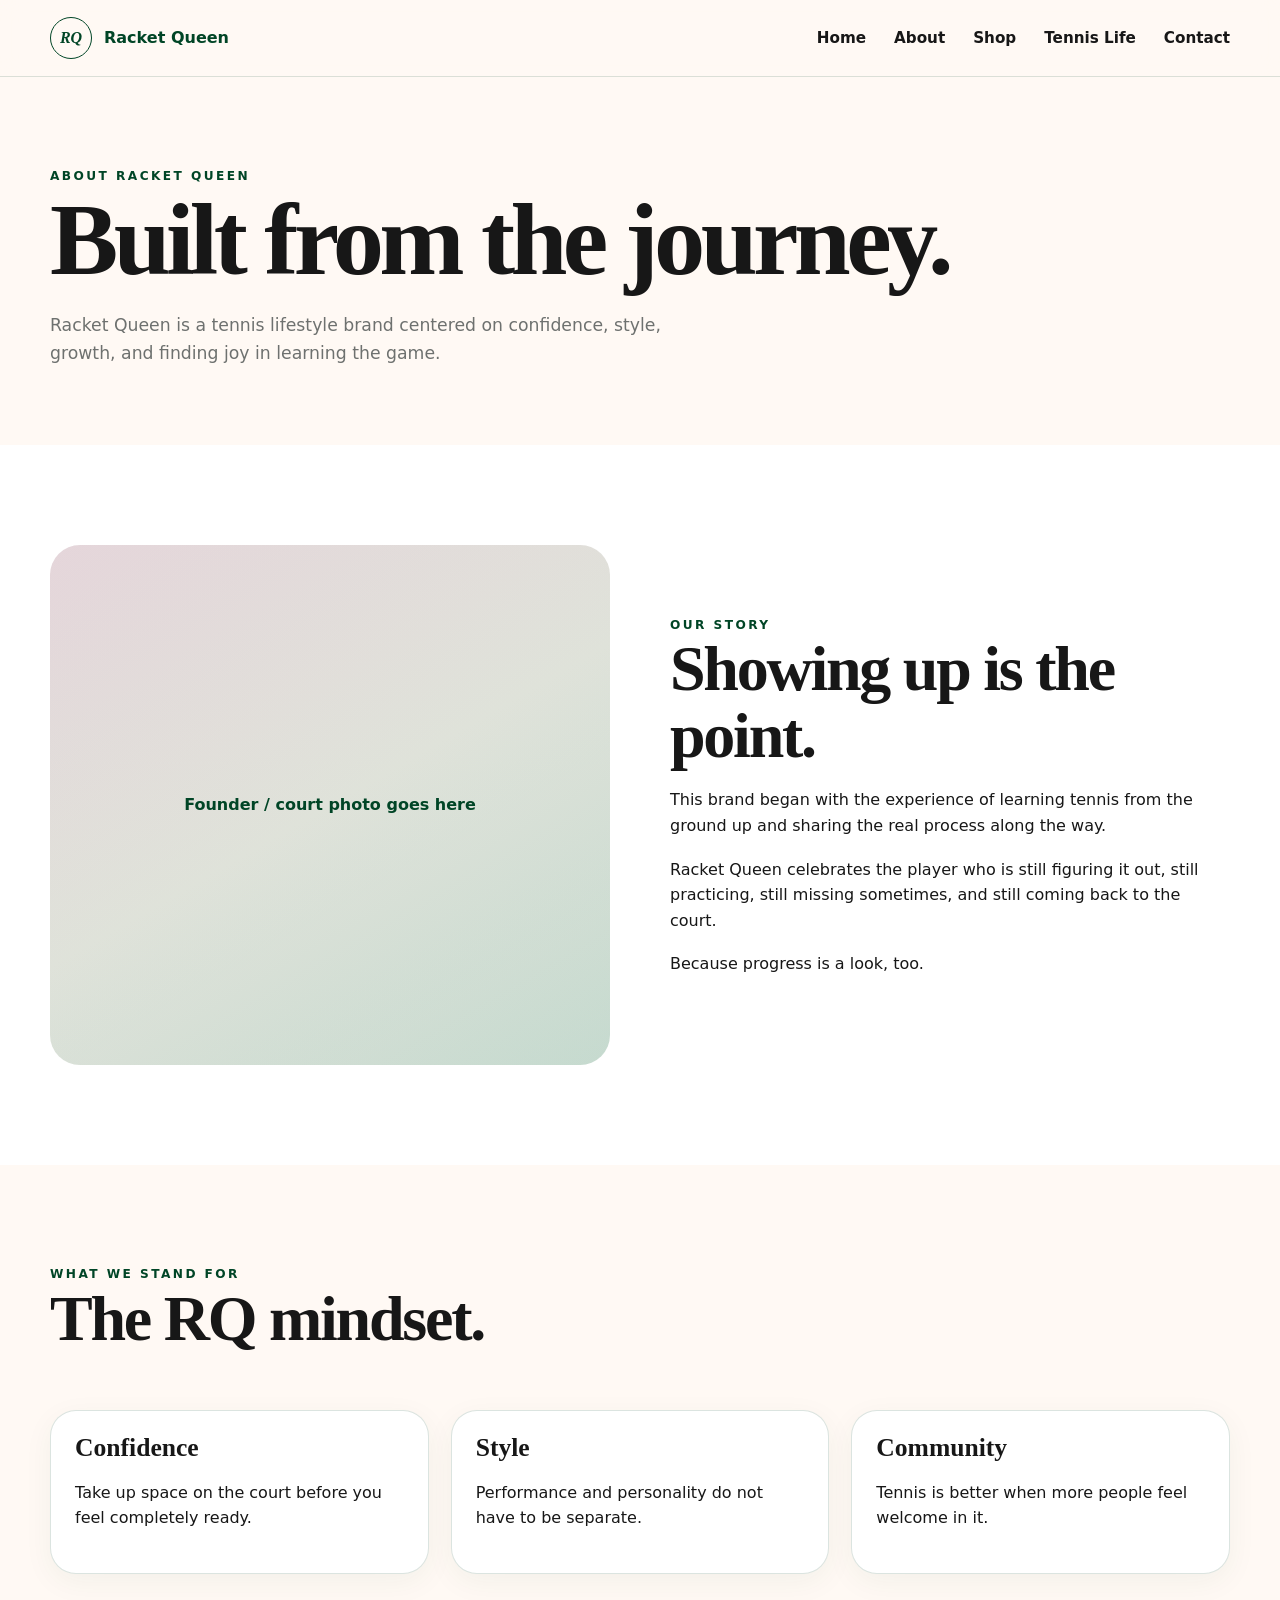
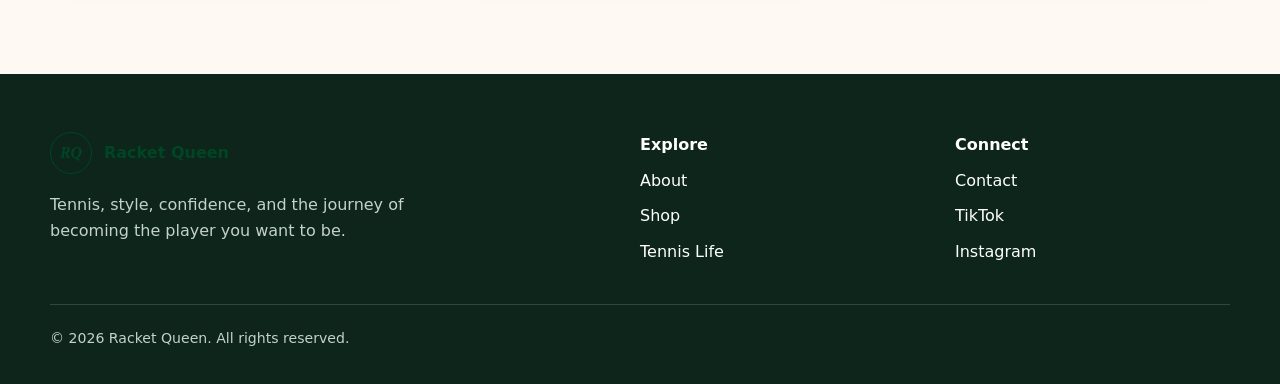
==== about.html @ 81d0c9bc "Add files via upload" ====
<!doctype html><html lang="en"><head>
<meta charset="utf-8"><meta name="viewport" content="width=device-width,initial-scale=1">
<title>About | Racket Queen</title><meta name="description" content="The story behind Racket Queen.">
<link rel="stylesheet" href="styles.css"></head><body>
<header>
  <div class="container nav">
    <a class="brand" href="index.html"><span class="monogram">RQ</span><span>Racket Queen</span></a>
    <nav class="navlinks">
      <a href="index.html">Home</a>
      <a href="about.html">About</a>
      <a href="shop.html">Shop</a>
      <a href="journal.html">Tennis Life</a>
      <a href="contact.html">Contact</a>
    </nav>
    <button class="menu-btn" aria-label="Open navigation">☰</button>
  </div>
</header>

<main>
<section class="container page-hero"><div class="eyebrow">About Racket Queen</div><h1>Built from the journey.</h1><p>Racket Queen is a tennis lifestyle brand centered on confidence, style, growth, and finding joy in learning the game.</p></section>
<section class="section soft"><div class="container split"><div class="image-placeholder">Founder / court photo goes here</div><div><div class="eyebrow">Our Story</div><h2>Showing up is the point.</h2><p>This brand began with the experience of learning tennis from the ground up and sharing the real process along the way.</p><p>Racket Queen celebrates the player who is still figuring it out, still practicing, still missing sometimes, and still coming back to the court.</p><p>Because progress is a look, too.</p></div></div></section>
<section class="section"><div class="container"><div class="section-head"><div><div class="eyebrow">What we stand for</div><h2>The RQ mindset.</h2></div></div><div class="cards"><div class="card"><h3>Confidence</h3><p>Take up space on the court before you feel completely ready.</p></div><div class="card"><h3>Style</h3><p>Performance and personality do not have to be separate.</p></div><div class="card"><h3>Community</h3><p>Tennis is better when more people feel welcome in it.</p></div></div></div></section>
</main>
<footer>
  <div class="container">
    <div class="footer-grid">
      <div>
        <div class="brand"><span class="monogram">RQ</span><span>Racket Queen</span></div>
        <p style="margin-top:18px;max-width:430px;color:#c4d2cb">Tennis, style, confidence, and the journey of becoming the player you want to be.</p>
      </div>
      <div class="footer-links">
        <strong>Explore</strong>
        <a href="about.html">About</a><a href="shop.html">Shop</a><a href="journal.html">Tennis Life</a>
      </div>
      <div class="footer-links">
        <strong>Connect</strong>
        <a href="contact.html">Contact</a>
        <a href="#">TikTok</a>
        <a href="#">Instagram</a>
      </div>
    </div>
    <div class="copyright">© <span data-year></span> Racket Queen. All rights reserved.</div>
  </div>
</footer>
<script src="script.js"></script>
</body></html>
---- styles.css ----
:root{
  --green:#004526;
  --pink:#FFC4DA;
  --cream:#FFF9F4;
  --white:#FFFFFF;
  --ink:#171717;
  --silver:#C7C9CC;
  --muted:#6E716F;
  --line:rgba(0,69,38,.14);
  --shadow:0 18px 50px rgba(0,69,38,.10);
}

*{box-sizing:border-box}
html{scroll-behavior:smooth}
body{
  margin:0;
  font-family:Inter, ui-sans-serif, system-ui, -apple-system, BlinkMacSystemFont, "Segoe UI", sans-serif;
  background:var(--cream);
  color:var(--ink);
  line-height:1.6;
}
a{color:inherit;text-decoration:none}
img{max-width:100%;display:block}
.container{width:min(1180px, calc(100% - 40px));margin:auto}
.eyebrow{
  text-transform:uppercase;
  letter-spacing:.2em;
  font-size:.76rem;
  font-weight:800;
  color:var(--green);
}
h1,h2,h3{font-family:Georgia, "Times New Roman", serif;line-height:1.05;margin:0 0 18px}
h1{font-size:clamp(3.3rem, 8vw, 7rem);letter-spacing:-.045em}
h2{font-size:clamp(2.3rem, 5vw, 4.6rem);letter-spacing:-.035em}
h3{font-size:1.6rem}
p{margin:0 0 18px}
.button{
  display:inline-flex;align-items:center;justify-content:center;gap:10px;
  min-height:48px;padding:0 22px;border-radius:999px;
  border:1px solid var(--green);background:var(--green);color:white;
  font-weight:800;transition:.2s ease;
}
.button:hover{transform:translateY(-2px);box-shadow:var(--shadow)}
.button.alt{background:transparent;color:var(--green)}
.button.pink{background:var(--pink);border-color:var(--pink);color:var(--green)}
header{
  position:sticky;top:0;z-index:50;
  background:rgba(255,249,244,.92);backdrop-filter:blur(12px);
  border-bottom:1px solid var(--line);
}
.nav{
  min-height:76px;display:flex;align-items:center;justify-content:space-between;gap:24px;
}
.brand{display:flex;align-items:center;gap:12px;font-weight:900;color:var(--green)}
.monogram{
  width:42px;height:42px;border:1px solid var(--green);border-radius:50%;
  display:grid;place-items:center;font-family:Georgia,serif;font-style:italic;
}
.navlinks{display:flex;align-items:center;gap:28px;font-size:.95rem;font-weight:700}
.navlinks a:hover{color:var(--green)}
.menu-btn{display:none;border:0;background:transparent;font-size:1.4rem}
.hero{
  min-height:82vh;display:grid;grid-template-columns:1.1fr .9fr;
  align-items:center;gap:56px;padding:72px 0;
}
.hero-copy p{font-size:1.15rem;max-width:620px;color:#454845}
.hero-actions{display:flex;gap:12px;flex-wrap:wrap;margin-top:28px}
.hero-art{
  min-height:560px;border-radius:38px;position:relative;overflow:hidden;
  background:
    radial-gradient(circle at 28% 26%, rgba(255,255,255,.9) 0 12%, transparent 13%),
    linear-gradient(145deg, var(--pink) 0 42%, #fff 42% 62%, var(--green) 62% 100%);
  box-shadow:var(--shadow);
}
.hero-art:before{
  content:"RQ";position:absolute;inset:0;display:grid;place-items:center;
  font-family:Georgia,serif;font-style:italic;font-size:10rem;color:white;
  text-shadow:0 8px 24px rgba(0,0,0,.08);
}
.ball{
  position:absolute;width:88px;height:88px;border-radius:50%;
  background:#D8FF61;border:1px solid rgba(0,0,0,.08);
}
.ball.one{right:12%;top:14%}
.ball.two{left:12%;bottom:14%;width:58px;height:58px}
.section{padding:100px 0}
.section.soft{background:white}
.section.green{background:var(--green);color:white}
.section.green .eyebrow{color:var(--pink)}
.section-head{display:flex;justify-content:space-between;gap:28px;align-items:end;margin-bottom:40px}
.section-head p{max-width:520px;color:var(--muted)}
.section.green .section-head p{color:#dce7e1}
.cards{display:grid;grid-template-columns:repeat(3,1fr);gap:22px}
.card{
  background:white;border:1px solid var(--line);border-radius:26px;padding:24px;
  box-shadow:0 8px 30px rgba(0,69,38,.05);
}
.card .placeholder{
  aspect-ratio:4/3;border-radius:18px;margin-bottom:22px;
  background:linear-gradient(135deg, #f7f1ed, #ffe2ec);
  display:grid;place-items:center;color:var(--green);font-weight:800;
}
.card .price{color:var(--green);font-weight:900}
.split{display:grid;grid-template-columns:1fr 1fr;gap:60px;align-items:center}
.image-placeholder{
  min-height:520px;border-radius:30px;background:
  linear-gradient(rgba(0,69,38,.1),rgba(0,69,38,.1)),
  linear-gradient(150deg,#ffe6ef,#f8f4ee 50%,#dcebe2);
  display:grid;place-items:center;text-align:center;padding:30px;color:var(--green);font-weight:800;
}
.quote{font-family:Georgia,serif;font-size:clamp(2rem,4vw,3.5rem);line-height:1.15}
.newsletter{
  border:1px solid rgba(255,255,255,.2);border-radius:28px;padding:36px;
  display:flex;justify-content:space-between;align-items:center;gap:28px;
}
.newsletter form{display:flex;gap:10px;flex:1;max-width:520px}
input,textarea{
  width:100%;padding:15px 17px;border:1px solid var(--line);border-radius:14px;
  background:white;font:inherit;
}
textarea{min-height:150px;resize:vertical}
footer{background:#0d251b;color:white;padding:58px 0 34px}
.footer-grid{display:grid;grid-template-columns:2fr 1fr 1fr;gap:40px}
.footer-links{display:grid;gap:10px}
.copyright{margin-top:40px;padding-top:22px;border-top:1px solid rgba(255,255,255,.15);font-size:.88rem;color:#c4d2cb}
.page-hero{padding:90px 0 60px}
.page-hero p{max-width:650px;color:var(--muted);font-size:1.08rem}
.product-grid{display:grid;grid-template-columns:repeat(3,1fr);gap:24px}
.contact-grid{display:grid;grid-template-columns:.8fr 1.2fr;gap:54px}
form.stack{display:grid;gap:14px}
.tag{display:inline-flex;padding:8px 12px;border-radius:999px;background:#f6e6ed;color:var(--green);font-weight:800;font-size:.82rem}

@media(max-width:850px){
  .navlinks{display:none;position:absolute;left:20px;right:20px;top:78px;padding:22px;background:var(--cream);border:1px solid var(--line);border-radius:18px;flex-direction:column;align-items:flex-start}
  .navlinks.open{display:flex}
  .menu-btn{display:block}
  .hero,.split,.contact-grid{grid-template-columns:1fr}
  .hero{padding-top:46px}
  .hero-art{min-height:430px}
  .cards,.product-grid{grid-template-columns:1fr}
  .section-head,.newsletter{align-items:flex-start;flex-direction:column}
  .newsletter form{width:100%;max-width:none;flex-direction:column}
  .footer-grid{grid-template-columns:1fr}
}
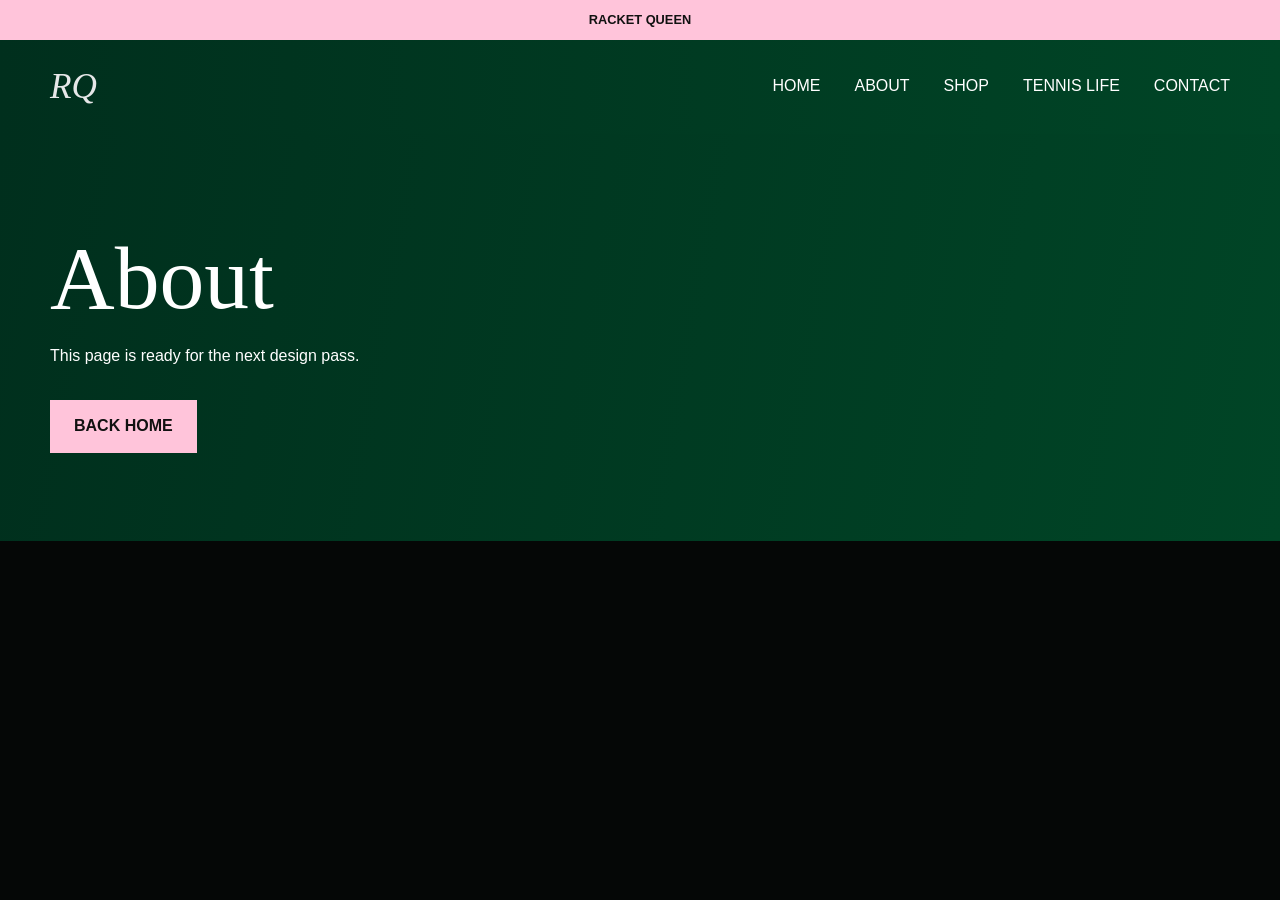
==== commit 50e6d2f8: "Add files via upload" ====
--- a/about.html
+++ b/about.html
@@ -1,46 +1 @@
-<!doctype html><html lang="en"><head>
-<meta charset="utf-8"><meta name="viewport" content="width=device-width,initial-scale=1">
-<title>About | Racket Queen</title><meta name="description" content="The story behind Racket Queen.">
-<link rel="stylesheet" href="styles.css"></head><body>
-<header>
-  <div class="container nav">
-    <a class="brand" href="index.html"><span class="monogram">RQ</span><span>Racket Queen</span></a>
-    <nav class="navlinks">
-      <a href="index.html">Home</a>
-      <a href="about.html">About</a>
-      <a href="shop.html">Shop</a>
-      <a href="journal.html">Tennis Life</a>
-      <a href="contact.html">Contact</a>
-    </nav>
-    <button class="menu-btn" aria-label="Open navigation">☰</button>
-  </div>
-</header>
-
-<main>
-<section class="container page-hero"><div class="eyebrow">About Racket Queen</div><h1>Built from the journey.</h1><p>Racket Queen is a tennis lifestyle brand centered on confidence, style, growth, and finding joy in learning the game.</p></section>
-<section class="section soft"><div class="container split"><div class="image-placeholder">Founder / court photo goes here</div><div><div class="eyebrow">Our Story</div><h2>Showing up is the point.</h2><p>This brand began with the experience of learning tennis from the ground up and sharing the real process along the way.</p><p>Racket Queen celebrates the player who is still figuring it out, still practicing, still missing sometimes, and still coming back to the court.</p><p>Because progress is a look, too.</p></div></div></section>
-<section class="section"><div class="container"><div class="section-head"><div><div class="eyebrow">What we stand for</div><h2>The RQ mindset.</h2></div></div><div class="cards"><div class="card"><h3>Confidence</h3><p>Take up space on the court before you feel completely ready.</p></div><div class="card"><h3>Style</h3><p>Performance and personality do not have to be separate.</p></div><div class="card"><h3>Community</h3><p>Tennis is better when more people feel welcome in it.</p></div></div></div></section>
-</main>
-<footer>
-  <div class="container">
-    <div class="footer-grid">
-      <div>
-        <div class="brand"><span class="monogram">RQ</span><span>Racket Queen</span></div>
-        <p style="margin-top:18px;max-width:430px;color:#c4d2cb">Tennis, style, confidence, and the journey of becoming the player you want to be.</p>
-      </div>
-      <div class="footer-links">
-        <strong>Explore</strong>
-        <a href="about.html">About</a><a href="shop.html">Shop</a><a href="journal.html">Tennis Life</a>
-      </div>
-      <div class="footer-links">
-        <strong>Connect</strong>
-        <a href="contact.html">Contact</a>
-        <a href="#">TikTok</a>
-        <a href="#">Instagram</a>
-      </div>
-    </div>
-    <div class="copyright">© <span data-year></span> Racket Queen. All rights reserved.</div>
-  </div>
-</footer>
-<script src="script.js"></script>
-</body></html>+<!doctype html><html><head><meta charset="utf-8"><meta name="viewport" content="width=device-width,initial-scale=1"><link rel="stylesheet" href="styles.css"><title>About | Racket Queen</title></head><body><div class="announcement">RACKET QUEEN</div><header><div class="container nav"><a class="brand" href="index.html">RQ</a><nav class="navlinks"><a href="index.html">HOME</a><a href="about.html">ABOUT</a><a href="shop.html">SHOP</a><a href="journal.html">TENNIS LIFE</a><a href="contact.html">CONTACT</a></nav></div></header><section class="section green"><div class="container"><h1>About</h1><p>This page is ready for the next design pass.</p><a class="btn" href="index.html">BACK HOME</a></div></section></body></html>
--- a/styles.css
+++ b/styles.css
@@ -1,144 +1,9 @@
-:root{
-  --green:#004526;
-  --pink:#FFC4DA;
-  --cream:#FFF9F4;
-  --white:#FFFFFF;
-  --ink:#171717;
-  --silver:#C7C9CC;
-  --muted:#6E716F;
-  --line:rgba(0,69,38,.14);
-  --shadow:0 18px 50px rgba(0,69,38,.10);
-}
 
-*{box-sizing:border-box}
-html{scroll-behavior:smooth}
-body{
-  margin:0;
-  font-family:Inter, ui-sans-serif, system-ui, -apple-system, BlinkMacSystemFont, "Segoe UI", sans-serif;
-  background:var(--cream);
-  color:var(--ink);
-  line-height:1.6;
-}
-a{color:inherit;text-decoration:none}
-img{max-width:100%;display:block}
-.container{width:min(1180px, calc(100% - 40px));margin:auto}
-.eyebrow{
-  text-transform:uppercase;
-  letter-spacing:.2em;
-  font-size:.76rem;
-  font-weight:800;
-  color:var(--green);
-}
-h1,h2,h3{font-family:Georgia, "Times New Roman", serif;line-height:1.05;margin:0 0 18px}
-h1{font-size:clamp(3.3rem, 8vw, 7rem);letter-spacing:-.045em}
-h2{font-size:clamp(2.3rem, 5vw, 4.6rem);letter-spacing:-.035em}
-h3{font-size:1.6rem}
-p{margin:0 0 18px}
-.button{
-  display:inline-flex;align-items:center;justify-content:center;gap:10px;
-  min-height:48px;padding:0 22px;border-radius:999px;
-  border:1px solid var(--green);background:var(--green);color:white;
-  font-weight:800;transition:.2s ease;
-}
-.button:hover{transform:translateY(-2px);box-shadow:var(--shadow)}
-.button.alt{background:transparent;color:var(--green)}
-.button.pink{background:var(--pink);border-color:var(--pink);color:var(--green)}
-header{
-  position:sticky;top:0;z-index:50;
-  background:rgba(255,249,244,.92);backdrop-filter:blur(12px);
-  border-bottom:1px solid var(--line);
-}
-.nav{
-  min-height:76px;display:flex;align-items:center;justify-content:space-between;gap:24px;
-}
-.brand{display:flex;align-items:center;gap:12px;font-weight:900;color:var(--green)}
-.monogram{
-  width:42px;height:42px;border:1px solid var(--green);border-radius:50%;
-  display:grid;place-items:center;font-family:Georgia,serif;font-style:italic;
-}
-.navlinks{display:flex;align-items:center;gap:28px;font-size:.95rem;font-weight:700}
-.navlinks a:hover{color:var(--green)}
-.menu-btn{display:none;border:0;background:transparent;font-size:1.4rem}
-.hero{
-  min-height:82vh;display:grid;grid-template-columns:1.1fr .9fr;
-  align-items:center;gap:56px;padding:72px 0;
-}
-.hero-copy p{font-size:1.15rem;max-width:620px;color:#454845}
-.hero-actions{display:flex;gap:12px;flex-wrap:wrap;margin-top:28px}
-.hero-art{
-  min-height:560px;border-radius:38px;position:relative;overflow:hidden;
-  background:
-    radial-gradient(circle at 28% 26%, rgba(255,255,255,.9) 0 12%, transparent 13%),
-    linear-gradient(145deg, var(--pink) 0 42%, #fff 42% 62%, var(--green) 62% 100%);
-  box-shadow:var(--shadow);
-}
-.hero-art:before{
-  content:"RQ";position:absolute;inset:0;display:grid;place-items:center;
-  font-family:Georgia,serif;font-style:italic;font-size:10rem;color:white;
-  text-shadow:0 8px 24px rgba(0,0,0,.08);
-}
-.ball{
-  position:absolute;width:88px;height:88px;border-radius:50%;
-  background:#D8FF61;border:1px solid rgba(0,0,0,.08);
-}
-.ball.one{right:12%;top:14%}
-.ball.two{left:12%;bottom:14%;width:58px;height:58px}
-.section{padding:100px 0}
-.section.soft{background:white}
-.section.green{background:var(--green);color:white}
-.section.green .eyebrow{color:var(--pink)}
-.section-head{display:flex;justify-content:space-between;gap:28px;align-items:end;margin-bottom:40px}
-.section-head p{max-width:520px;color:var(--muted)}
-.section.green .section-head p{color:#dce7e1}
-.cards{display:grid;grid-template-columns:repeat(3,1fr);gap:22px}
-.card{
-  background:white;border:1px solid var(--line);border-radius:26px;padding:24px;
-  box-shadow:0 8px 30px rgba(0,69,38,.05);
-}
-.card .placeholder{
-  aspect-ratio:4/3;border-radius:18px;margin-bottom:22px;
-  background:linear-gradient(135deg, #f7f1ed, #ffe2ec);
-  display:grid;place-items:center;color:var(--green);font-weight:800;
-}
-.card .price{color:var(--green);font-weight:900}
-.split{display:grid;grid-template-columns:1fr 1fr;gap:60px;align-items:center}
-.image-placeholder{
-  min-height:520px;border-radius:30px;background:
-  linear-gradient(rgba(0,69,38,.1),rgba(0,69,38,.1)),
-  linear-gradient(150deg,#ffe6ef,#f8f4ee 50%,#dcebe2);
-  display:grid;place-items:center;text-align:center;padding:30px;color:var(--green);font-weight:800;
-}
-.quote{font-family:Georgia,serif;font-size:clamp(2rem,4vw,3.5rem);line-height:1.15}
-.newsletter{
-  border:1px solid rgba(255,255,255,.2);border-radius:28px;padding:36px;
-  display:flex;justify-content:space-between;align-items:center;gap:28px;
-}
-.newsletter form{display:flex;gap:10px;flex:1;max-width:520px}
-input,textarea{
-  width:100%;padding:15px 17px;border:1px solid var(--line);border-radius:14px;
-  background:white;font:inherit;
-}
-textarea{min-height:150px;resize:vertical}
-footer{background:#0d251b;color:white;padding:58px 0 34px}
-.footer-grid{display:grid;grid-template-columns:2fr 1fr 1fr;gap:40px}
-.footer-links{display:grid;gap:10px}
-.copyright{margin-top:40px;padding-top:22px;border-top:1px solid rgba(255,255,255,.15);font-size:.88rem;color:#c4d2cb}
-.page-hero{padding:90px 0 60px}
-.page-hero p{max-width:650px;color:var(--muted);font-size:1.08rem}
-.product-grid{display:grid;grid-template-columns:repeat(3,1fr);gap:24px}
-.contact-grid{display:grid;grid-template-columns:.8fr 1.2fr;gap:54px}
-form.stack{display:grid;gap:14px}
-.tag{display:inline-flex;padding:8px 12px;border-radius:999px;background:#f6e6ed;color:var(--green);font-weight:800;font-size:.82rem}
-
-@media(max-width:850px){
-  .navlinks{display:none;position:absolute;left:20px;right:20px;top:78px;padding:22px;background:var(--cream);border:1px solid var(--line);border-radius:18px;flex-direction:column;align-items:flex-start}
-  .navlinks.open{display:flex}
-  .menu-btn{display:block}
-  .hero,.split,.contact-grid{grid-template-columns:1fr}
-  .hero{padding-top:46px}
-  .hero-art{min-height:430px}
-  .cards,.product-grid{grid-template-columns:1fr}
-  .section-head,.newsletter{align-items:flex-start;flex-direction:column}
-  .newsletter form{width:100%;max-width:none;flex-direction:column}
-  .footer-grid{grid-template-columns:1fr}
-}+:root{--green:#004526;--deep:#002f1d;--pink:#FFC4DA;--blue:#A9E7F5;--black:#050706;--silver:#E6E7E8}
+*{box-sizing:border-box}body{margin:0;background:var(--black);color:white;font-family:Arial,sans-serif;line-height:1.55}a{color:inherit;text-decoration:none}.container{width:min(1180px,calc(100% - 40px));margin:auto}
+.announcement{background:var(--pink);color:#111;text-align:center;padding:10px;font-size:.8rem;font-weight:800}.nav{height:94px;display:flex;align-items:center;justify-content:space-between}.brand{font:italic 2.2rem Georgia;color:var(--silver)}header,footer{background:linear-gradient(90deg,var(--deep),var(--green))}.navlinks{display:flex;gap:34px}.navlinks a:hover,footer a:hover{color:var(--blue)}.menu{display:none}
+.hero{min-height:650px;background:radial-gradient(circle at 75% 35%,rgba(0,69,38,.5),transparent 35%),repeating-radial-gradient(ellipse at 20% 30%,#070707 0 8px,#111 9px 16px);display:flex;align-items:center}.hero-grid{display:grid;grid-template-columns:.8fr 1.2fr;gap:40px;align-items:center}.kicker{color:var(--pink);letter-spacing:.2em;font-size:.75rem;font-weight:bold}h1,h2,h3{font-family:Georgia,serif;line-height:1.03}h1{font-size:clamp(3.6rem,7vw,6.8rem);font-weight:500;margin:10px 0 20px}.pink{color:var(--pink)}.queen{display:block;color:var(--silver);font-style:italic;font-size:.82em;text-shadow:0 0 14px #fff5}.hero p{max-width:430px}.btn{display:inline-block;background:var(--pink);color:#111;padding:14px 24px;font-weight:bold;margin-top:15px}.btn:hover,.product-link:hover,.story-link:hover{background:var(--blue);color:#111}
+.hero-product{min-height:500px;display:grid;place-items:center;position:relative}.bag{width:min(570px,95%);height:385px;background:linear-gradient(145deg,#171717,#030303);border:2px solid #222;border-radius:18px 18px 90px 90px;box-shadow:0 35px 80px #0008;position:relative}.bag:before{content:"♡";position:absolute;left:0;right:0;top:35px;text-align:center;color:var(--silver);font:4rem Georgia}.bag:after{content:"";position:absolute;left:8%;right:8%;top:145px;bottom:28px;border:1px solid #333;border-radius:0 0 65px 65px}.balls{position:absolute;bottom:80px;display:flex;gap:12px}.ball{width:90px;height:90px;border-radius:50%;background:#dcff38;color:#111;display:grid;place-items:center;font:bold 1.2rem Georgia}.ball:nth-child(2){transform:translateY(-45px)}
+.section{padding:88px 0}.green{background:linear-gradient(100deg,var(--deep),var(--green))}.section-title{text-align:center;color:var(--pink);font-size:clamp(2rem,4vw,3.5rem);margin:0 0 45px}.products{display:grid;grid-template-columns:1fr 1fr;gap:30px;max-width:900px;margin:auto}.product{border:1px solid #ffc4da66;background:#07140f}.product-image{height:330px;display:grid;place-items:center;background:linear-gradient(145deg,#0d2b1d,#050706)}.mini-bag{width:70%;height:190px;background:#050505;border-radius:10px 10px 45px 45px;border:2px solid #242424}.visor{width:75%;height:120px;background:#070707;border-radius:60px 60px 20px 20px;position:relative}.visor:after{content:"RQ";position:absolute;inset:32px 0 auto;text-align:center;color:var(--silver);font:2.4rem Georgia}.product-copy{text-align:center;padding:24px}.product-copy h3{color:var(--pink)}.product-link,.story-link{display:inline-block;color:var(--pink);border:1px solid var(--pink);padding:10px 16px}
+.story{display:grid;grid-template-columns:.75fr 1.25fr;gap:55px;align-items:center}.rq{font:italic 7rem Georgia;color:var(--silver);text-align:center}.story h2{color:var(--pink);font-size:clamp(2.4rem,5vw,4.6rem)}.signup{background:var(--pink);color:#111;padding:36px 0}.signup-grid{display:grid;grid-template-columns:1fr 1fr;gap:40px;align-items:center}form{display:flex}input{flex:1;padding:14px;border:1px solid #111}button{border:0;background:var(--green);color:white;padding:0 24px;font-weight:bold}button:hover{background:var(--blue);color:#111}footer{padding:38px 0}.footer{display:flex;justify-content:space-between;align-items:center}.footer nav{display:flex;gap:28px}
+@media(max-width:800px){.navlinks{display:none}.menu{display:block;background:none;border:0;color:white;font-size:1.5rem}.navlinks.open{display:flex;position:absolute;top:120px;left:20px;right:20px;background:var(--deep);padding:22px;z-index:5;flex-direction:column}.hero-grid,.story,.signup-grid,.products{grid-template-columns:1fr}.hero-product{min-height:390px}.bag{height:300px}.ball{width:65px;height:65px}.footer{flex-direction:column;gap:20px}}
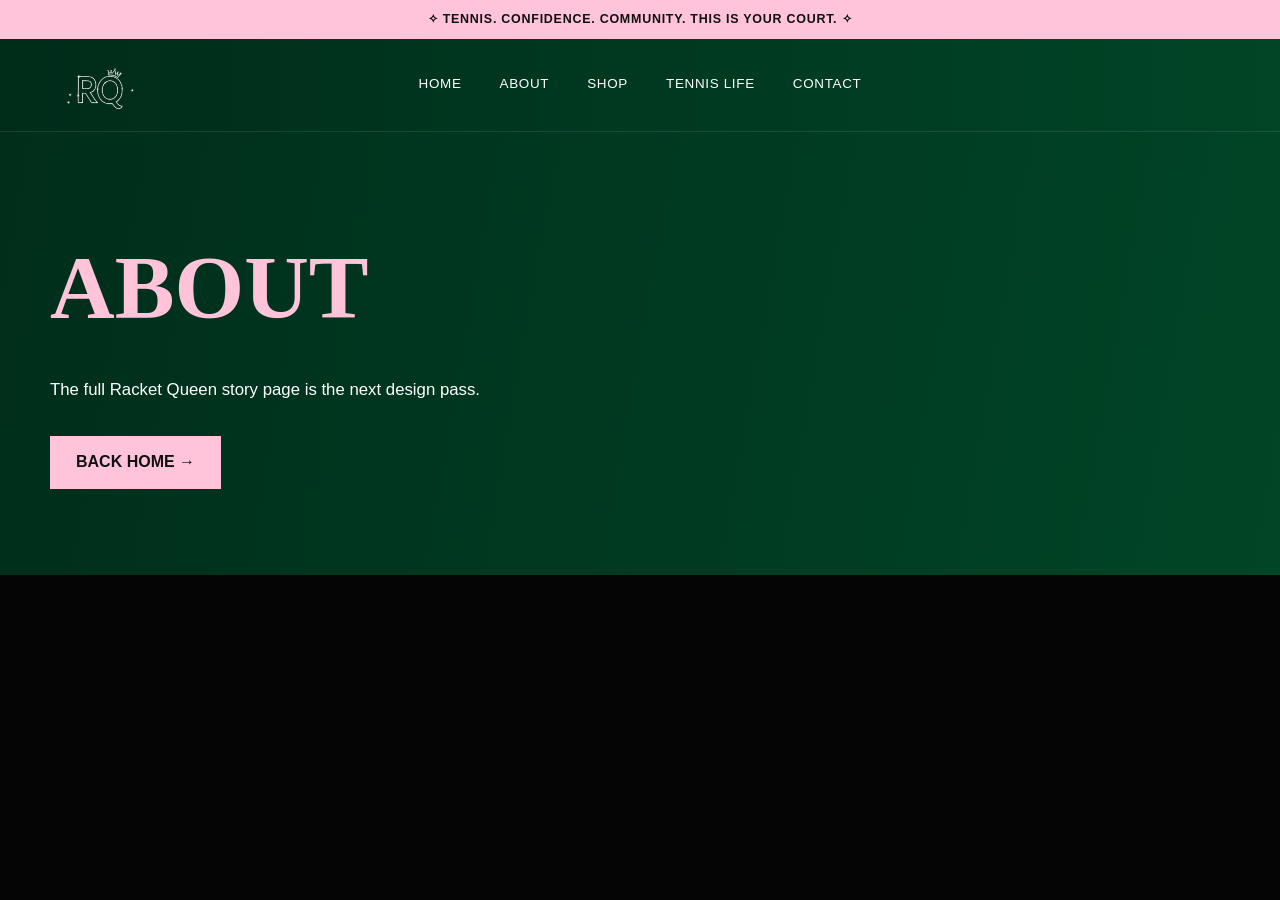
==== commit d9478f79: "Update homepage with final brand design" ====
--- a/about.html
+++ b/about.html
@@ -1 +1,11 @@
-<!doctype html><html><head><meta charset="utf-8"><meta name="viewport" content="width=device-width,initial-scale=1"><link rel="stylesheet" href="styles.css"><title>About | Racket Queen</title></head><body><div class="announcement">RACKET QUEEN</div><header><div class="container nav"><a class="brand" href="index.html">RQ</a><nav class="navlinks"><a href="index.html">HOME</a><a href="about.html">ABOUT</a><a href="shop.html">SHOP</a><a href="journal.html">TENNIS LIFE</a><a href="contact.html">CONTACT</a></nav></div></header><section class="section green"><div class="container"><h1>About</h1><p>This page is ready for the next design pass.</p><a class="btn" href="index.html">BACK HOME</a></div></section></body></html>+<!doctype html>
+<html lang="en"><head><meta charset="utf-8"><meta name="viewport" content="width=device-width,initial-scale=1">
+<title>ABOUT | Racket Queen</title><link rel="stylesheet" href="styles.css"></head>
+<body>
+<div class="announcement">✧ TENNIS. CONFIDENCE. COMMUNITY. THIS IS YOUR COURT. ✧</div>
+<header class="site-header"><div class="container nav">
+<a class="logo" href="index.html"><img src="assets/rq-logo.png" alt="RQ logo"></a>
+<nav class="navlinks"><a href="index.html">HOME</a><a href="about.html">ABOUT</a><a href="shop.html">SHOP</a><a href="journal.html">TENNIS LIFE</a><a href="contact.html">CONTACT</a></nav>
+<button class="menu-btn">☰</button></div></header>
+<main><section class="section green-section"><div class="container"><h1 style="font-family:Georgia,serif;font-size:clamp(3.2rem,7vw,6rem);color:var(--pink);margin:0 0 20px">ABOUT</h1><p style="max-width:650px;font-size:1.05rem">The full Racket Queen story page is the next design pass.</p><a class="btn" href="index.html">BACK HOME →</a></div></section></main>
+<script src="script.js"></script></body></html>
--- a/styles.css
+++ b/styles.css
@@ -1,9 +1,133 @@
 
-:root{--green:#004526;--deep:#002f1d;--pink:#FFC4DA;--blue:#A9E7F5;--black:#050706;--silver:#E6E7E8}
-*{box-sizing:border-box}body{margin:0;background:var(--black);color:white;font-family:Arial,sans-serif;line-height:1.55}a{color:inherit;text-decoration:none}.container{width:min(1180px,calc(100% - 40px));margin:auto}
-.announcement{background:var(--pink);color:#111;text-align:center;padding:10px;font-size:.8rem;font-weight:800}.nav{height:94px;display:flex;align-items:center;justify-content:space-between}.brand{font:italic 2.2rem Georgia;color:var(--silver)}header,footer{background:linear-gradient(90deg,var(--deep),var(--green))}.navlinks{display:flex;gap:34px}.navlinks a:hover,footer a:hover{color:var(--blue)}.menu{display:none}
-.hero{min-height:650px;background:radial-gradient(circle at 75% 35%,rgba(0,69,38,.5),transparent 35%),repeating-radial-gradient(ellipse at 20% 30%,#070707 0 8px,#111 9px 16px);display:flex;align-items:center}.hero-grid{display:grid;grid-template-columns:.8fr 1.2fr;gap:40px;align-items:center}.kicker{color:var(--pink);letter-spacing:.2em;font-size:.75rem;font-weight:bold}h1,h2,h3{font-family:Georgia,serif;line-height:1.03}h1{font-size:clamp(3.6rem,7vw,6.8rem);font-weight:500;margin:10px 0 20px}.pink{color:var(--pink)}.queen{display:block;color:var(--silver);font-style:italic;font-size:.82em;text-shadow:0 0 14px #fff5}.hero p{max-width:430px}.btn{display:inline-block;background:var(--pink);color:#111;padding:14px 24px;font-weight:bold;margin-top:15px}.btn:hover,.product-link:hover,.story-link:hover{background:var(--blue);color:#111}
-.hero-product{min-height:500px;display:grid;place-items:center;position:relative}.bag{width:min(570px,95%);height:385px;background:linear-gradient(145deg,#171717,#030303);border:2px solid #222;border-radius:18px 18px 90px 90px;box-shadow:0 35px 80px #0008;position:relative}.bag:before{content:"♡";position:absolute;left:0;right:0;top:35px;text-align:center;color:var(--silver);font:4rem Georgia}.bag:after{content:"";position:absolute;left:8%;right:8%;top:145px;bottom:28px;border:1px solid #333;border-radius:0 0 65px 65px}.balls{position:absolute;bottom:80px;display:flex;gap:12px}.ball{width:90px;height:90px;border-radius:50%;background:#dcff38;color:#111;display:grid;place-items:center;font:bold 1.2rem Georgia}.ball:nth-child(2){transform:translateY(-45px)}
-.section{padding:88px 0}.green{background:linear-gradient(100deg,var(--deep),var(--green))}.section-title{text-align:center;color:var(--pink);font-size:clamp(2rem,4vw,3.5rem);margin:0 0 45px}.products{display:grid;grid-template-columns:1fr 1fr;gap:30px;max-width:900px;margin:auto}.product{border:1px solid #ffc4da66;background:#07140f}.product-image{height:330px;display:grid;place-items:center;background:linear-gradient(145deg,#0d2b1d,#050706)}.mini-bag{width:70%;height:190px;background:#050505;border-radius:10px 10px 45px 45px;border:2px solid #242424}.visor{width:75%;height:120px;background:#070707;border-radius:60px 60px 20px 20px;position:relative}.visor:after{content:"RQ";position:absolute;inset:32px 0 auto;text-align:center;color:var(--silver);font:2.4rem Georgia}.product-copy{text-align:center;padding:24px}.product-copy h3{color:var(--pink)}.product-link,.story-link{display:inline-block;color:var(--pink);border:1px solid var(--pink);padding:10px 16px}
-.story{display:grid;grid-template-columns:.75fr 1.25fr;gap:55px;align-items:center}.rq{font:italic 7rem Georgia;color:var(--silver);text-align:center}.story h2{color:var(--pink);font-size:clamp(2.4rem,5vw,4.6rem)}.signup{background:var(--pink);color:#111;padding:36px 0}.signup-grid{display:grid;grid-template-columns:1fr 1fr;gap:40px;align-items:center}form{display:flex}input{flex:1;padding:14px;border:1px solid #111}button{border:0;background:var(--green);color:white;padding:0 24px;font-weight:bold}button:hover{background:var(--blue);color:#111}footer{padding:38px 0}.footer{display:flex;justify-content:space-between;align-items:center}.footer nav{display:flex;gap:28px}
-@media(max-width:800px){.navlinks{display:none}.menu{display:block;background:none;border:0;color:white;font-size:1.5rem}.navlinks.open{display:flex;position:absolute;top:120px;left:20px;right:20px;background:var(--deep);padding:22px;z-index:5;flex-direction:column}.hero-grid,.story,.signup-grid,.products{grid-template-columns:1fr}.hero-product{min-height:390px}.bag{height:300px}.ball{width:65px;height:65px}.footer{flex-direction:column;gap:20px}}
+:root{
+  --green:#004526;
+  --green2:#00351e;
+  --pink:#FFC4DA;
+  --blue:#A9E7F5;
+  --black:#050505;
+  --silver:#e8e8e8;
+}
+*{box-sizing:border-box}
+html{scroll-behavior:smooth}
+body{
+  margin:0;background:#050505;color:white;
+  font-family:Arial,Helvetica,sans-serif;line-height:1.55
+}
+a{text-decoration:none;color:inherit}
+img{display:block;max-width:100%}
+.container{width:min(1180px,calc(100% - 44px));margin:auto}
+.announcement{
+  background:var(--pink);color:#101010;text-align:center;
+  padding:10px 18px;font-size:.78rem;font-weight:800;letter-spacing:.06em
+}
+.site-header{
+  background:linear-gradient(90deg,#002c1a,var(--green));
+  border-bottom:1px solid rgba(255,255,255,.1)
+}
+.nav{min-height:92px;display:grid;grid-template-columns:150px 1fr 150px;align-items:center;gap:25px}
+.logo img{width:100px;height:68px;object-fit:contain}
+.navlinks{display:flex;justify-content:center;gap:38px;font-size:.84rem;letter-spacing:.05em}
+.navlinks a{padding:12px 0;border-bottom:1px solid transparent}
+.navlinks a:hover{color:var(--blue);border-color:var(--blue)}
+.social{display:flex;justify-content:flex-end;gap:18px;color:var(--pink);font-size:1.15rem}
+.menu-btn{display:none;background:none;border:0;color:white;font-size:1.45rem}
+.hero{
+  position:relative;min-height:690px;overflow:hidden;
+  background:
+    linear-gradient(90deg,rgba(0,0,0,.94) 0%,rgba(0,0,0,.75) 36%,rgba(0,0,0,.18) 70%),
+    radial-gradient(circle at 80% 38%,rgba(0,69,38,.45),transparent 35%),
+    #050505;
+}
+.hero:before{
+  content:"";position:absolute;inset:0;
+  background:
+    radial-gradient(ellipse at 20% 20%,rgba(255,255,255,.05),transparent 30%),
+    repeating-radial-gradient(ellipse at 22% 30%,rgba(255,255,255,.025) 0 3px,transparent 4px 12px);
+  opacity:.55;pointer-events:none
+}
+.hero-grid{position:relative;z-index:2;display:grid;grid-template-columns:.78fr 1.22fr;gap:30px;align-items:center;min-height:690px}
+.hero-copy{padding:60px 0}
+.hero-copy h1{
+  font-family:Georgia,"Times New Roman",serif;
+  font-size:clamp(4rem,7vw,7.2rem);line-height:.96;font-weight:500;margin:0 0 25px
+}
+.hero-copy .tennis{color:var(--pink)}
+.hero-copy .queen{
+  display:block;color:var(--silver);font-style:italic;font-size:.78em;
+  text-shadow:0 0 12px rgba(255,255,255,.25)
+}
+.hero-copy p{max-width:410px;color:#e7e7e7;font-size:1.06rem}
+.btn{
+  display:inline-flex;align-items:center;gap:16px;background:var(--pink);color:#111;
+  padding:14px 26px;font-weight:800;margin-top:16px;transition:.2s
+}
+.btn:hover{background:var(--blue);transform:translateY(-2px)}
+.hero-photo-wrap{
+  height:590px;display:flex;align-items:center;justify-content:center;padding:45px 0
+}
+.hero-photo{
+  width:100%;height:100%;object-fit:cover;object-position:center;
+  border-radius:3px;
+  box-shadow:0 30px 70px rgba(0,0,0,.45)
+}
+.section{padding:86px 0}
+.green-section{background:linear-gradient(100deg,#002e1b,var(--green))}
+.section-title{
+  margin:0 0 38px;text-align:center;font-family:Georgia,serif;
+  color:var(--pink);font-size:clamp(2.2rem,4vw,3.8rem);font-weight:500
+}
+.collection{display:grid;grid-template-columns:1fr 1fr;gap:28px;max-width:960px;margin:auto}
+.product-card{
+  overflow:hidden;border:1px solid rgba(255,196,218,.4);background:#06130e;
+  transition:.25s
+}
+.product-card:hover{border-color:var(--blue);transform:translateY(-4px)}
+.product-image{aspect-ratio:4/3;overflow:hidden;background:#07150f}
+.product-image img{width:100%;height:100%;object-fit:cover}
+.product-image.logo-art{display:grid;place-items:center;background:#030604}
+.product-image.logo-art img{width:72%;height:72%;object-fit:contain}
+.product-copy{text-align:center;padding:22px}
+.product-copy h3{font-family:Georgia,serif;color:var(--pink);font-size:1.4rem;margin:0 0 8px}
+.product-copy p{margin:0 0 14px}
+.text-link{color:var(--pink);font-weight:bold;border-bottom:1px solid var(--pink);padding-bottom:4px}
+.text-link:hover{color:var(--blue);border-color:var(--blue)}
+.story-section{background:#050505}
+.story-grid{display:grid;grid-template-columns:.9fr 1.1fr;gap:55px;align-items:center}
+.velvet-frame{
+  min-height:410px;background:#020202;border:1px solid rgba(255,255,255,.12);overflow:hidden
+}
+.velvet-frame img{width:100%;height:410px;object-fit:cover}
+.story-copy h2{
+  font-family:Georgia,serif;color:var(--pink);font-size:clamp(2.6rem,5vw,4.8rem);line-height:1.02;margin:0 0 22px
+}
+.story-copy p{color:#d7d7d7;max-width:560px}
+.newsletter{background:var(--pink);color:#111;padding:34px 0}
+.news-grid{display:grid;grid-template-columns:1fr 1fr;gap:35px;align-items:center}
+.news-grid h3{font-family:Georgia,serif;font-size:1.7rem;margin:0 0 5px}
+.news-grid p{margin:0}
+form{display:flex}
+input{flex:1;padding:14px 15px;border:1px solid #222;font:inherit;min-width:0}
+button{background:var(--green);color:white;border:0;padding:0 24px;font-weight:800}
+button:hover{background:var(--blue);color:#111}
+footer{background:linear-gradient(90deg,#002c1a,var(--green));padding:36px 0}
+.footer-grid{display:grid;grid-template-columns:150px 1fr 220px;align-items:center;gap:30px}
+.footer-logo img{width:95px;height:58px;object-fit:contain}
+.footer-links{display:flex;justify-content:center;gap:28px;font-size:.82rem}
+.footer-links a:hover{color:var(--blue)}
+.copyright{text-align:right;color:#d3ded8;font-size:.78rem}
+
+@media(max-width:820px){
+ .nav{grid-template-columns:1fr auto}.social{display:none}.navlinks{display:none}
+ .menu-btn{display:block}
+ .navlinks.open{
+   display:flex;position:absolute;top:130px;left:20px;right:20px;z-index:50;
+   background:#002e1b;padding:22px;flex-direction:column;align-items:flex-start
+ }
+ .hero-grid,.story-grid,.news-grid{grid-template-columns:1fr}
+ .hero-grid{padding-bottom:30px}
+ .hero-photo-wrap{height:470px;padding-top:0}
+ .collection{grid-template-columns:1fr}
+ .footer-grid{grid-template-columns:1fr;text-align:left}
+ .footer-links{justify-content:flex-start;flex-wrap:wrap}
+ .copyright{text-align:left}
+}
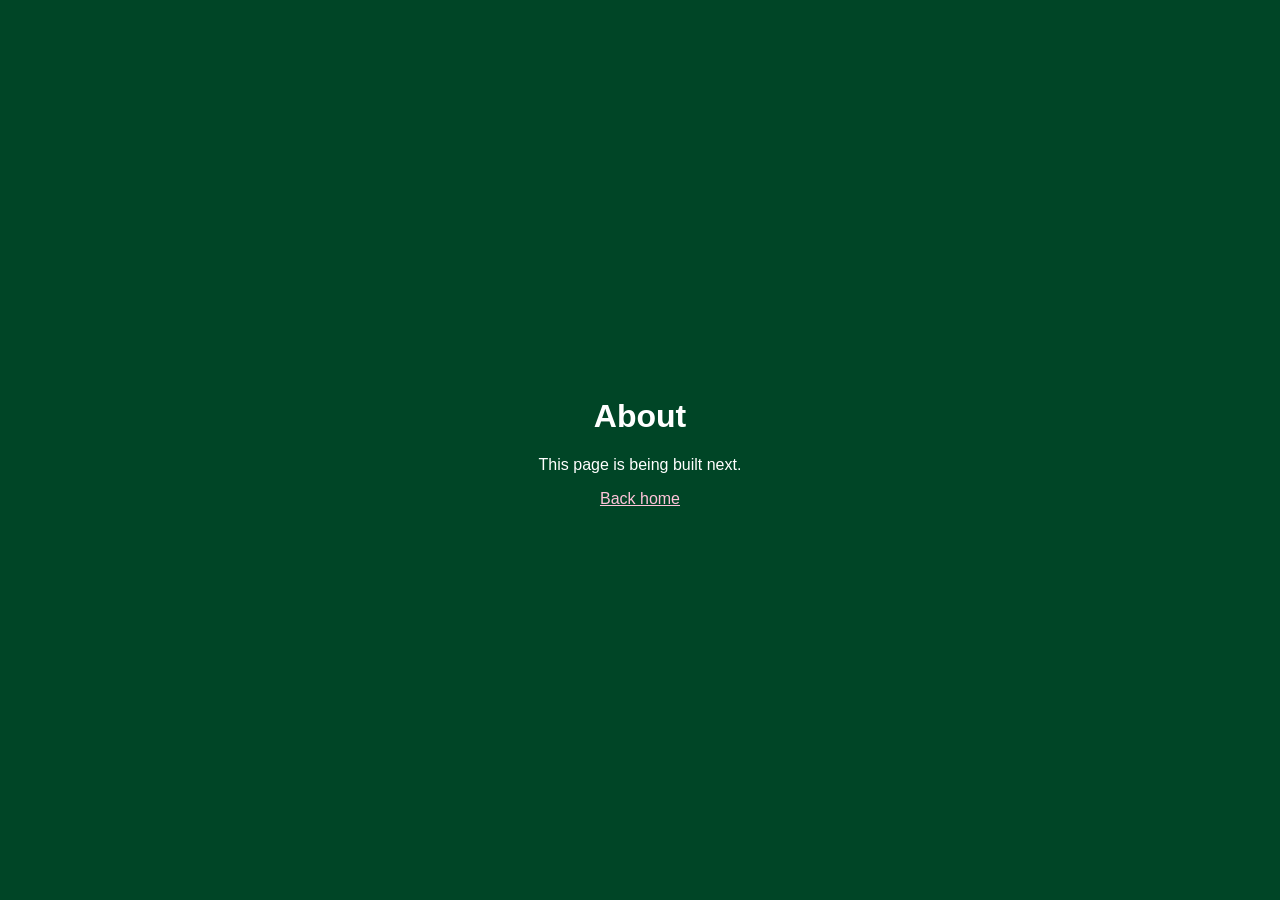
==== commit 5a44c182: "v3" ====
--- a/about.html
+++ b/about.html
@@ -1,11 +1 @@
-<!doctype html>
-<html lang="en"><head><meta charset="utf-8"><meta name="viewport" content="width=device-width,initial-scale=1">
-<title>ABOUT | Racket Queen</title><link rel="stylesheet" href="styles.css"></head>
-<body>
-<div class="announcement">✧ TENNIS. CONFIDENCE. COMMUNITY. THIS IS YOUR COURT. ✧</div>
-<header class="site-header"><div class="container nav">
-<a class="logo" href="index.html"><img src="assets/rq-logo.png" alt="RQ logo"></a>
-<nav class="navlinks"><a href="index.html">HOME</a><a href="about.html">ABOUT</a><a href="shop.html">SHOP</a><a href="journal.html">TENNIS LIFE</a><a href="contact.html">CONTACT</a></nav>
-<button class="menu-btn">☰</button></div></header>
-<main><section class="section green-section"><div class="container"><h1 style="font-family:Georgia,serif;font-size:clamp(3.2rem,7vw,6rem);color:var(--pink);margin:0 0 20px">ABOUT</h1><p style="max-width:650px;font-size:1.05rem">The full Racket Queen story page is the next design pass.</p><a class="btn" href="index.html">BACK HOME →</a></div></section></main>
-<script src="script.js"></script></body></html>+<!doctype html><html><head><meta charset="utf-8"><meta name="viewport" content="width=device-width,initial-scale=1"><title>About | Racket Queen</title><style>body{margin:0;background:#004526;color:white;font-family:Arial,sans-serif;display:grid;place-items:center;min-height:100vh;text-align:center}a{color:#FFC4DA}</style></head><body><div><h1>About</h1><p>This page is being built next.</p><p><a href="index.html">Back home</a></p></div></body></html>
